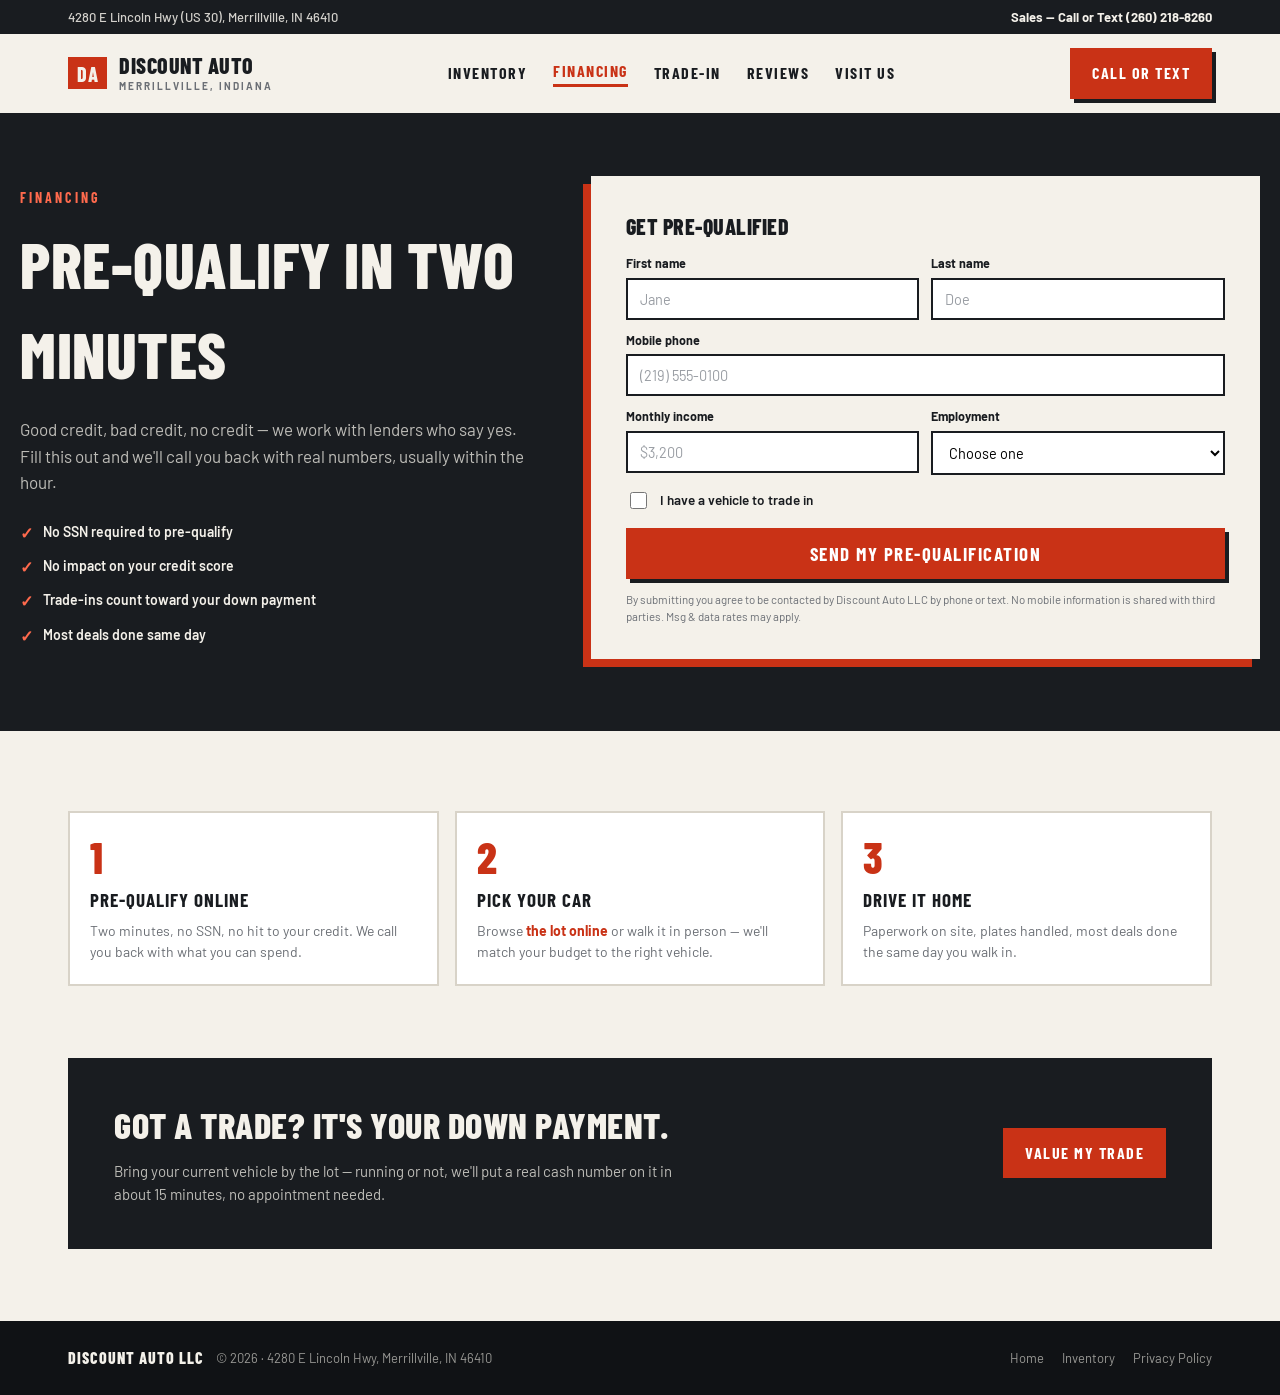
==== financing.html @ fc5f5830 "Discount Auto LLC website redesign — static rebuild from Claude Design mockup Translates the Mobile " ====
<!DOCTYPE html>
<html lang="en">
<head>
<meta charset="utf-8">
<title>Financing — Discount Auto LLC</title>
<meta name="viewport" content="width=device-width, initial-scale=1">
<meta name="description" content="Pre-qualify for financing in two minutes at Discount Auto LLC. No SSN required, no impact on your credit score.">
<link rel="preconnect" href="https://fonts.googleapis.com">
<link rel="preconnect" href="https://fonts.gstatic.com" crossorigin>
<link href="https://fonts.googleapis.com/css2?family=Barlow+Condensed:wght@500;600;700;800&family=Barlow:ital,wght@0,400;0,500;0,600;0,700;1,400&display=swap" rel="stylesheet">
<link rel="stylesheet" href="styles.css">
</head>
<body>

<div class="utility-bar">
  <div class="container">
    <div class="utility-left"><span class="addr">4280 E Lincoln Hwy (US 30), Merrillville, IN 46410</span></div>
    <div class="utility-right"><a href="tel:2602188260">Sales — Call or Text (260) 218-8260</a></div>
  </div>
</div>

<header class="site-header">
  <div class="container bar">
    <a href="index.html" class="brand">
      <div class="brand-badge">DA</div>
      <div>
        <div class="brand-name">Discount Auto</div>
        <div class="brand-sub">Merrillville, Indiana</div>
      </div>
    </a>
    <nav class="main-nav">
      <a href="inventory.html">Inventory</a>
      <a href="financing.html" class="active">Financing</a>
      <a href="#trade">Trade-In</a>
      <a href="index.html#reviews">Reviews</a>
      <a href="index.html#visit">Visit Us</a>
    </nav>
    <a href="tel:2602188260" class="btn btn-primary header-cta">Call or Text</a>
    <button class="hamburger" aria-label="Menu" aria-expanded="false">☰</button>
  </div>
</header>
<nav class="mobile-nav">
  <div class="container">
    <a href="inventory.html">Inventory</a>
    <a href="financing.html" class="active">Financing</a>
    <a href="#trade">Trade-In</a>
    <a href="index.html#reviews">Reviews</a>
    <a href="index.html#visit">Visit Us</a>
    <a href="tel:2602188260" class="btn btn-primary btn-block">Call or Text</a>
  </div>
</nav>

<main>
  <section class="section-dark fin-hero">
    <div class="container split">
      <div>
        <div class="eyebrow">Financing</div>
        <h1>Pre-qualify in two minutes</h1>
        <p class="lede">Good credit, bad credit, no credit — we work with lenders who say yes. Fill this out and we'll call you back with real numbers, usually within the hour.</p>
        <ul class="checklist">
          <li>No SSN required to pre-qualify</li>
          <li>No impact on your credit score</li>
          <li>Trade-ins count toward your down payment</li>
          <li>Most deals done same day</li>
        </ul>
      </div>

      <div class="form-card">
        <form id="prequal-form" class="form-fields" novalidate>
          <h3>Get pre-qualified</h3>
          <div class="field-grid two" style="margin-top:14px">
            <label class="field">First name
              <input type="text" placeholder="Jane" required>
            </label>
            <label class="field">Last name
              <input type="text" placeholder="Doe" required>
            </label>
          </div>
          <label class="field" style="margin-top:12px">Mobile phone
            <input type="tel" placeholder="(219) 555-0100" required>
          </label>
          <div class="field-grid two" style="margin-top:12px">
            <label class="field">Monthly income
              <input type="text" placeholder="$3,200" required>
            </label>
            <label class="field">Employment
              <select required>
                <option value="" selected disabled>Choose one</option>
                <option>Employed full-time</option>
                <option>Employed part-time</option>
                <option>Self-employed</option>
                <option>Retired / fixed income</option>
                <option>Other</option>
              </select>
            </label>
          </div>
          <label class="checkbox-line" style="margin-top:14px">
            <input type="checkbox">I have a vehicle to trade in
          </label>
          <button type="submit" class="btn btn-primary btn-block" style="margin-top:16px; font-size:19px">Send my pre-qualification</button>
          <div class="form-fine" style="margin-top:12px">By submitting you agree to be contacted by Discount Auto LLC by phone or text. No mobile information is shared with third parties. Msg &amp; data rates may apply.</div>
        </form>

        <div class="form-success" id="form-success">
          <div class="check">✓</div>
          <h3>You're in the queue</h3>
          <p>We'll call or text you back with real numbers — usually within the hour during business hours. Want to skip the wait? Call <a href="tel:2602188260">(260) 218-8260</a>.</p>
          <button type="button" class="btn btn-ghost" style="border-color:var(--ink)" id="reset-form">Back to form</button>
        </div>
      </div>
    </div>
  </section>

  <section class="section-pad">
    <div class="container">
      <div class="steps light">
        <div class="step">
          <div class="num">1</div>
          <div class="t">Pre-qualify online</div>
          <div class="d">Two minutes, no SSN, no hit to your credit. We call you back with what you can spend.</div>
        </div>
        <div class="step">
          <div class="num">2</div>
          <div class="t">Pick your car</div>
          <div class="d">Browse <a href="inventory.html">the lot online</a> or walk it in person — we'll match your budget to the right vehicle.</div>
        </div>
        <div class="step">
          <div class="num">3</div>
          <div class="t">Drive it home</div>
          <div class="d">Paperwork on site, plates handled, most deals done the same day you walk in.</div>
        </div>
      </div>
    </div>
  </section>

  <section id="trade" class="section-pad" style="padding-top:0">
    <div class="container">
      <div class="trade-banner">
        <div>
          <h2>Got a trade? It's your down payment.</h2>
          <p>Bring your current vehicle by the lot — running or not, we'll put a real cash number on it in about 15 minutes, no appointment needed.</p>
        </div>
        <a href="tel:2602188260" class="btn btn-primary">Value my trade</a>
      </div>
    </div>
  </section>
</main>

<footer class="site-footer">
  <div class="container">
    <div class="footer-brand">
      <strong>Discount Auto LLC</strong>
      <span>© 2026 · 4280 E Lincoln Hwy, Merrillville, IN 46410</span>
    </div>
    <div class="footer-links">
      <a href="index.html">Home</a>
      <a href="inventory.html">Inventory</a>
      <a href="#" onclick="return false">Privacy Policy</a>
    </div>
  </div>
</footer>

<script src="data.js"></script>
<script src="site.js"></script>
<script src="financing.js"></script>
</body>
</html>
---- styles.css ----
/* Discount Auto LLC — shared design system
   Palette + type pulled from the Claude Design mockup (Mobile Screens.dc.html
   and the four desktop pages). Mobile-first; desktop layout kicks in at 1000px. */

:root {
  --ink: #191c20;
  --paper: #f4f1ea;
  --paper-soft: #e6e2d8;
  --brick: #c93216;
  --brick-hover: #e04524;
  --brick-dark: #a02710;
  --accent: #ff6a4d;
  --muted: #6b6f75;
  --muted-2: #9a9ea4;
  --line: #d8d3c8;
  --footer-bg: #101215;
  --white: #ffffff;
  --container: 1240px;
}

* { box-sizing: border-box; }
html, body { margin: 0; padding: 0; background: var(--paper); }
body {
  font-family: 'Barlow', sans-serif;
  color: var(--ink);
  -webkit-font-smoothing: antialiased;
  line-height: 1.4;
}
h1, h2, h3, .display {
  font-family: 'Barlow Condensed', sans-serif;
  font-weight: 800;
  text-transform: uppercase;
  letter-spacing: .5px;
  margin: 0;
}
a { color: var(--brick); text-decoration: none; }
a:hover { color: var(--brick-dark); }
img { max-width: 100%; display: block; }
button { font-family: inherit; }

.container {
  max-width: var(--container);
  margin: 0 auto;
  padding: 0 20px;
}
@media (min-width: 1000px) {
  .container { padding: 0 48px; }
}

/* ---------- Utility bar + header ---------- */
.utility-bar {
  background: var(--ink);
  color: var(--paper);
  font-size: 13px;
  font-weight: 500;
}
.utility-bar .container {
  padding-top: 8px;
  padding-bottom: 8px;
  display: flex;
  align-items: center;
  justify-content: space-between;
  gap: 16px;
  flex-wrap: wrap;
}
.utility-bar .addr { opacity: .85; }
.utility-bar .open-dot {
  display: inline-flex; align-items: center; gap: 6px;
}
.utility-bar .open-dot::before {
  content: ''; width: 7px; height: 7px; border-radius: 50%; background: #4fbf67; display: inline-block;
}
.utility-bar a { color: var(--paper); font-weight: 700; }
.utility-bar a:hover { color: var(--accent); }
.utility-bar .sep { opacity: .35; }
.utility-left, .utility-right { display: flex; align-items: center; gap: 14px; flex-wrap: wrap; }

header.site-header {
  background: var(--paper);
  border-bottom: 3px solid var(--ink);
  position: sticky;
  top: 0;
  z-index: 40;
}
header.site-header .bar {
  padding-top: 14px;
  padding-bottom: 14px;
  display: flex;
  align-items: center;
  justify-content: space-between;
  gap: 20px;
}
.brand { display: flex; align-items: center; gap: 12px; color: var(--ink); }
.brand-badge {
  background: var(--brick); color: var(--paper);
  font-family: 'Barlow Condensed', sans-serif; font-weight: 800; font-size: 20px;
  line-height: 1; padding: 7px 9px 5px; letter-spacing: .5px;
}
.brand-name { font-family: 'Barlow Condensed', sans-serif; font-weight: 800; font-size: 22px; line-height: 1; letter-spacing: .5px; text-transform: uppercase; }
.brand-sub { font-size: 10px; font-weight: 700; letter-spacing: 2px; text-transform: uppercase; color: var(--muted); margin-top: 3px; }

nav.main-nav {
  display: none;
  align-items: center; gap: 26px;
  font-family: 'Barlow Condensed', sans-serif; font-weight: 700; font-size: 16px;
  letter-spacing: 1.5px; text-transform: uppercase;
}
nav.main-nav a { color: var(--ink); }
nav.main-nav a:hover, nav.main-nav a.active { color: var(--brick); }
nav.main-nav a.active { border-bottom: 3px solid var(--brick); padding-bottom: 2px; }

.btn {
  display: inline-flex; align-items: center; justify-content: center;
  font-family: 'Barlow Condensed', sans-serif; font-weight: 700;
  letter-spacing: 1.5px; text-transform: uppercase;
  border: 2px solid var(--ink);
  padding: 12px 20px;
  cursor: pointer;
  text-align: center;
}
.btn-primary { background: var(--brick); color: #fff; border-color: var(--brick); box-shadow: 4px 4px 0 var(--ink); }
.btn-primary:hover { background: var(--brick-hover); color: #fff; }
.btn-ghost { background: transparent; color: var(--ink); }
.btn-ghost:hover { background: var(--ink); color: var(--paper); }
.btn-ghost-light { background: transparent; color: var(--paper); border-color: rgba(244,241,234,.5); }
.btn-ghost-light:hover { border-color: var(--paper); color: #fff; }
.btn-block { width: 100%; }
.header-cta { display: none; }

.hamburger {
  display: flex; align-items: center; justify-content: center;
  width: 40px; height: 40px; border: 2px solid var(--ink); background: transparent;
  font-size: 20px; line-height: 1; cursor: pointer;
}
.mobile-nav {
  display: none;
  border-bottom: 3px solid var(--ink);
  background: var(--paper);
}
.mobile-nav.open { display: block; }
.mobile-nav .container { padding-top: 14px; padding-bottom: 18px; display: flex; flex-direction: column; gap: 4px; }
.mobile-nav a {
  color: var(--ink); font-family: 'Barlow Condensed', sans-serif; font-weight: 700;
  font-size: 20px; letter-spacing: 1px; text-transform: uppercase;
  padding: 10px 0; border-bottom: 1.5px solid var(--line);
}
.mobile-nav a.active { color: var(--brick); }
.mobile-nav .btn { margin-top: 12px; }

@media (min-width: 900px) {
  nav.main-nav { display: flex; }
  .header-cta { display: inline-flex; }
  .hamburger, .mobile-nav { display: none !important; }
}

/* ---------- Banner ---------- */
.banner {
  background: var(--brick); color: #fff; font-size: 13.5px; font-weight: 600;
}
.banner .container { padding-top: 9px; padding-bottom: 9px; display: flex; align-items: center; justify-content: center; gap: 10px; flex-wrap: wrap; text-align: center; }
.banner .tag {
  font-family: 'Barlow Condensed', sans-serif; font-weight: 800; letter-spacing: 2px; font-size: 13px;
  border: 1.5px solid rgba(255,255,255,.6); padding: 2px 8px; white-space: nowrap;
}

/* ---------- Hero ---------- */
.hero { background: var(--ink); color: var(--paper); overflow: hidden; }
.hero .container {
  padding-top: 48px; padding-bottom: 48px;
  display: grid; gap: 36px; align-items: center;
}
.eyebrow {
  font-family: 'Barlow Condensed', sans-serif; font-weight: 700; font-size: 14px;
  letter-spacing: 3px; text-transform: uppercase; color: var(--accent); margin-bottom: 14px;
}
.hero h1 { font-size: 52px; line-height: .95; margin-bottom: 20px; }
.hero h1 .accent { color: var(--accent); }
.hero p.lede { font-size: 16px; line-height: 1.55; color: rgba(244,241,234,.75); max-width: 480px; margin: 0 0 26px; }
.hero-ctas { display: flex; flex-direction: column; gap: 12px; margin-bottom: 28px; }
.hero-ctas .btn { font-size: 17px; }
.trust-list { display: flex; flex-wrap: wrap; gap: 10px 22px; font-size: 13.5px; font-weight: 600; color: rgba(244,241,234,.7); list-style: none; padding: 0; margin: 0; }
.trust-list li { display: flex; gap: 7px; align-items: center; }
.trust-list li::before { content: '✓'; color: var(--accent); }
.hero-media { position: relative; }
.hero-media .frame { position: relative; width: 100%; aspect-ratio: 4/3; border: 3px solid var(--paper); box-shadow: 8px 8px 0 var(--brick); }
.hero-media .tag-corner {
  position: absolute; top: -14px; right: -10px; background: var(--paper); color: var(--ink);
  font-family: 'Barlow Condensed', sans-serif; font-weight: 800; font-size: 14px; letter-spacing: 1.5px;
  text-transform: uppercase; padding: 8px 14px; transform: rotate(3deg); box-shadow: 4px 4px 0 rgba(0,0,0,.4);
}
@media (min-width: 900px) {
  .hero .container { grid-template-columns: minmax(0, 1.05fr) minmax(0, .95fr); gap: 60px; padding-top: 72px; padding-bottom: 80px; }
  .hero h1 { font-size: 88px; }
  .hero p.lede { font-size: 18px; }
  .hero-ctas { flex-direction: row; gap: 16px; }
  .hero-media .frame { box-shadow: 12px 12px 0 var(--brick); }
}

/* ---------- Photo placeholder ---------- */
.photo-slot {
  position: relative; width: 100%; height: 100%;
  background: repeating-linear-gradient(135deg, #efeade, #efeade 10px, #e9e3d5 10px, #e9e3d5 20px);
  border: 1.5px dashed #b9b3a4;
  display: flex; flex-direction: column; align-items: center; justify-content: center; gap: 8px;
  color: #8a8478; text-align: center; padding: 10px;
}
.photo-slot svg { opacity: .55; }
.photo-slot span { font-size: 12px; font-weight: 600; letter-spacing: .3px; }

/* ---------- Sections & headings ---------- */
section { background: var(--paper); }
.section-pad { padding: 44px 0; }
@media (min-width: 900px) { .section-pad { padding: 72px 0; } }
.section-head { display: flex; align-items: baseline; justify-content: space-between; gap: 16px; margin-bottom: 24px; flex-wrap: wrap; }
.section-head h2 { font-size: 30px; }
@media (min-width: 900px) { .section-head h2 { font-size: 44px; } }
.section-link { font-family: 'Barlow Condensed', sans-serif; font-weight: 700; font-size: 15px; letter-spacing: 1.5px; text-transform: uppercase; white-space: nowrap; }

/* ---------- Type grid (home) ---------- */
.type-grid { display: grid; grid-template-columns: repeat(2, minmax(0, 1fr)); gap: 14px; }
@media (min-width: 900px) { .type-grid { grid-template-columns: repeat(4, minmax(0, 1fr)); gap: 20px; } }
.type-card { display: block; border: 2.5px solid var(--ink); background: #fff; color: var(--ink); }
.type-card:hover { box-shadow: 6px 6px 0 var(--brick); color: var(--ink); }
.type-card .photo-slot { aspect-ratio: 4/3; }
.type-card .label { display: flex; justify-content: space-between; align-items: center; padding: 10px 14px; border-top: 2.5px solid var(--ink); font-family: 'Barlow Condensed', sans-serif; font-weight: 800; font-size: 16px; letter-spacing: 1.5px; text-transform: uppercase; }
.type-card .label span:last-child { color: var(--brick); }

/* ---------- Vehicle cards ---------- */
.veh-grid { display: grid; grid-template-columns: 1fr; gap: 18px; }
@media (min-width: 640px) { .veh-grid { grid-template-columns: repeat(2, minmax(0, 1fr)); } }
@media (min-width: 900px) { .veh-grid { grid-template-columns: repeat(3, minmax(0, 1fr)); gap: 22px; } }

.veh-card {
  background: #fff; border: 2.5px solid var(--ink); display: flex; flex-direction: column; color: var(--ink);
}
.veh-card:hover { box-shadow: 8px 8px 0 rgba(25,28,32,.15); color: var(--ink); }
.veh-card .media { position: relative; width: 100%; aspect-ratio: 4/3; border-bottom: 2.5px solid var(--ink); }
.badge {
  position: absolute; top: 10px; left: 0; background: var(--brick); color: #fff;
  font-family: 'Barlow Condensed', sans-serif; font-weight: 700; font-size: 13px; letter-spacing: 1.5px;
  text-transform: uppercase; padding: 4px 11px; pointer-events: none;
}
.veh-card .body { padding: 14px 16px 16px; display: flex; flex-direction: column; gap: 8px; flex: 1; }
.veh-card .title { font-family: 'Barlow Condensed', sans-serif; font-weight: 700; font-size: 20px; line-height: 1.1; text-transform: uppercase; }
.veh-card .meta { display: flex; gap: 10px; font-size: 12.5px; font-weight: 600; color: var(--muted); flex-wrap: wrap; }
.veh-card .foot { display: flex; align-items: center; justify-content: space-between; margin-top: auto; padding-top: 8px; border-top: 1.5px dashed var(--line); }
.veh-card .price { font-family: 'Barlow Condensed', sans-serif; font-weight: 800; font-size: 26px; color: var(--brick); }
.veh-card .details-link { font-family: 'Barlow Condensed', sans-serif; font-weight: 700; font-size: 14px; letter-spacing: 1.5px; text-transform: uppercase; border: 2px solid var(--ink); padding: 7px 12px; }
.veh-card:hover .details-link { background: var(--ink); color: var(--paper); }
.sample-tag {
  background: var(--ink); color: var(--paper); font-family: 'Barlow Condensed', sans-serif; font-weight: 700;
  font-size: 12px; letter-spacing: 1.5px; text-transform: uppercase; padding: 3px 9px; display: inline-block;
}

/* ---------- Dark section ---------- */
.section-dark { background: var(--ink); color: var(--paper); }
.section-dark .eyebrow { margin-bottom: 12px; }
.section-dark h2 { font-size: 32px; margin-bottom: 16px; }
@media (min-width: 900px) { .section-dark h2 { font-size: 50px; } }
.section-dark p.lede { color: rgba(244,241,234,.75); font-size: 16px; line-height: 1.55; max-width: 520px; margin: 0 0 26px; }
@media (min-width: 900px) { .section-dark p.lede { font-size: 17px; } }

.steps { display: grid; grid-template-columns: 1fr; gap: 16px; margin-top: 8px; }
@media (min-width: 700px) { .steps { grid-template-columns: repeat(3, minmax(0, 1fr)); } }
.step { border: 2px solid rgba(244,241,234,.25); padding: 22px 20px; }
.step .num { font-family: 'Barlow Condensed', sans-serif; font-weight: 800; font-size: 44px; color: var(--accent); line-height: 1; }
.step .t { font-family: 'Barlow Condensed', sans-serif; font-weight: 700; font-size: 19px; text-transform: uppercase; letter-spacing: 1px; margin: 8px 0 6px; }
.step .d { font-size: 14px; line-height: 1.5; color: rgba(244,241,234,.65); }
.steps.light .step { border-color: var(--line); background: #fff; }
.steps.light .step .num { color: var(--brick); }
.steps.light .step .d { color: var(--muted); }
.steps.light .step .d a { font-weight: 700; }

@media (min-width: 900px) {
  .split { display: grid; grid-template-columns: minmax(0, 1fr) minmax(0, 1.3fr); gap: 56px; align-items: center; }
  .split.rev { grid-template-columns: minmax(0, 1fr) minmax(0, 1fr); }
}

/* ---------- Reviews ---------- */
.review-grid { display: grid; grid-template-columns: 1fr; gap: 18px; }
@media (min-width: 900px) { .review-grid { grid-template-columns: repeat(3, minmax(0, 1fr)); gap: 24px; } }
.review-card { background: #fff; border: 2.5px solid var(--ink); padding: 24px; display: flex; flex-direction: column; gap: 12px; }
.stars { color: var(--brick); font-size: 16px; letter-spacing: 2px; }
.review-card p { margin: 0; font-size: 15px; line-height: 1.55; }
.review-card .who { font-family: 'Barlow Condensed', sans-serif; font-weight: 700; font-size: 15px; letter-spacing: 1px; text-transform: uppercase; margin-top: auto; }

/* ---------- Service / visit panel ---------- */
.panel { background: #fff; border: 2.5px solid var(--ink); }
@media (min-width: 900px) { .panel.split { grid-template-columns: minmax(0, 1fr) minmax(0, 1.4fr); align-items: stretch; } }
.panel .media { position: relative; min-height: 220px; aspect-ratio: 4/3; }
@media (min-width: 900px) { .panel .media { aspect-ratio: auto; border-right: 2.5px solid var(--ink); } }
.panel .content { padding: 28px 24px; display: flex; flex-direction: column; justify-content: center; gap: 12px; }
@media (min-width: 900px) { .panel .content { padding: 40px 44px; } }
.panel .content h2 { font-size: 28px; }
@media (min-width: 900px) { .panel .content h2 { font-size: 38px; } }
.panel .content p { margin: 0; font-size: 15px; line-height: 1.55; color: #4a4e54; }
.panel .content .ctas { display: flex; gap: 12px; margin-top: 8px; flex-wrap: wrap; }

.visit-grid { display: grid; gap: 32px; }
@media (min-width: 900px) { .visit-grid { grid-template-columns: minmax(0, 1fr) minmax(0, 1fr); align-items: center; } }

.hours-table { display: flex; flex-direction: column; border-top: 1.5px solid rgba(244,241,234,.2); max-width: 380px; margin: 20px 0 26px; }
.hours-row { display: flex; justify-content: space-between; padding: 9px 0; border-bottom: 1.5px solid rgba(244,241,234,.2); font-size: 14px; }
.hours-row .d { font-weight: 700; }
.hours-row .t { color: rgba(244,241,234,.75); }

/* ---------- Footer ---------- */
footer.site-footer { background: var(--footer-bg); color: rgba(244,241,234,.6); font-size: 13px; }
footer.site-footer .container { padding: 26px 20px; display: flex; flex-direction: column; gap: 14px; align-items: flex-start; }
@media (min-width: 900px) { footer.site-footer .container { flex-direction: row; align-items: center; justify-content: space-between; padding: 26px 48px; } }
.footer-brand { display: flex; align-items: center; gap: 12px; flex-wrap: wrap; }
.footer-brand strong { font-family: 'Barlow Condensed', sans-serif; font-weight: 800; font-size: 16px; letter-spacing: 1px; text-transform: uppercase; color: var(--paper); }
.footer-links { display: flex; gap: 18px; flex-wrap: wrap; }
.footer-links a { color: rgba(244,241,234,.6); }
.footer-links a:hover { color: var(--accent); }

/* ---------- Inventory page ---------- */
.inv-head { background: var(--ink); color: var(--paper); }
.inv-head .container { padding: 26px 20px; display: flex; align-items: baseline; justify-content: space-between; gap: 16px; flex-wrap: wrap; }
@media (min-width: 900px) { .inv-head .container { padding: 36px 48px; } }
.inv-head h1 { font-size: 38px; }
@media (min-width: 900px) { .inv-head h1 { font-size: 52px; } }
.inv-head .count { font-size: 14px; color: rgba(244,241,234,.7); font-weight: 600; }

.inv-layout { display: block; }
@media (min-width: 900px) { .inv-layout { display: grid; grid-template-columns: 250px minmax(0, 1fr); gap: 36px; align-items: start; } }

.filters { border: 2.5px solid var(--ink); background: #fff; padding: 20px; display: flex; flex-direction: column; gap: 22px; margin-bottom: 22px; }
@media (min-width: 900px) { .filters { position: sticky; top: 90px; margin-bottom: 0; } }
.filters .f-title { font-family: 'Barlow Condensed', sans-serif; font-weight: 800; font-size: 20px; letter-spacing: 1.5px; text-transform: uppercase; border-bottom: 2.5px solid var(--ink); padding-bottom: 9px; }
.filters .f-label { font-family: 'Barlow Condensed', sans-serif; font-weight: 700; font-size: 14px; letter-spacing: 1.5px; text-transform: uppercase; color: var(--muted); margin-bottom: 8px; }
.checkrow-group { display: flex; flex-direction: column; gap: 4px; }
.checkrow { display: flex; align-items: center; gap: 10px; font-size: 14.5px; font-weight: 600; cursor: pointer; padding: 5px 0; flex-wrap: wrap; }
.checkrow input { width: 17px; height: 17px; accent-color: var(--brick); flex-shrink: 0; }
.range-row input[type="range"] { width: 100%; accent-color: var(--brick); }
.range-value { font-family: 'Barlow Condensed', sans-serif; font-weight: 800; font-size: 20px; color: var(--brick); margin-top: 6px; }
.filters .fine-print { border-top: 1.5px dashed var(--line); padding-top: 14px; font-size: 13px; line-height: 1.5; color: var(--muted); }

.results-bar { display: flex; align-items: center; justify-content: space-between; gap: 16px; margin-bottom: 18px; flex-wrap: wrap; }
.results-count { font-size: 14px; font-weight: 600; color: var(--muted); }
.sort-select { display: flex; align-items: center; gap: 8px; font-size: 13.5px; font-weight: 600; }
.sort-select select { font-family: 'Barlow', sans-serif; font-size: 13.5px; font-weight: 600; padding: 8px 10px; border: 2px solid var(--ink); background: #fff; cursor: pointer; }
.empty-state { border: 2.5px dashed var(--ink); padding: 40px 20px; text-align: center; font-family: 'Barlow Condensed', sans-serif; font-weight: 700; font-size: 20px; text-transform: uppercase; letter-spacing: 1px; color: var(--muted); }

/* ---------- Vehicle detail page ---------- */
.breadcrumb { font-size: 13px; font-weight: 600; color: var(--muted); display: flex; gap: 8px; padding: 16px 0 0; flex-wrap: wrap; }
.detail-layout { display: block; padding: 20px 0 48px; }
@media (min-width: 1000px) { .detail-layout { display: grid; grid-template-columns: minmax(0, 1.3fr) minmax(0, 1fr); gap: 40px; align-items: start; padding: 24px 0 64px; } }

.main-photo { position: relative; width: 100%; aspect-ratio: 4/3; border: 3px solid var(--ink); box-shadow: 6px 6px 0 rgba(25,28,32,.12); margin-bottom: 12px; }
.thumb-row { display: grid; grid-template-columns: repeat(4, minmax(0, 1fr)); gap: 10px; margin-bottom: 24px; }
.thumb-row .photo-slot { aspect-ratio: 4/3; border-width: 1.5px; }

.specs h2 { font-size: 24px; margin-bottom: 14px; }
.spec-grid { display: grid; grid-template-columns: 1fr; gap: 0; border-top: 2px solid var(--ink); }
@media (min-width: 560px) { .spec-grid { grid-template-columns: minmax(0, 1fr) minmax(0, 1fr); gap: 0 32px; } }
.spec-row { display: flex; justify-content: space-between; padding: 10px 0; border-bottom: 1.5px solid var(--line); font-size: 14px; }
.spec-row .k { font-weight: 700; }

.buy-panel { display: flex; flex-direction: column; gap: 18px; margin-top: 28px; }
@media (min-width: 1000px) { .buy-panel { margin-top: 0; position: sticky; top: 90px; } }
.buy-panel h1 { font-size: 32px; margin-bottom: 8px; }
@media (min-width: 900px) { .buy-panel h1 { font-size: 40px; } }
.buy-meta { display: flex; gap: 10px; font-size: 13px; font-weight: 600; color: var(--muted); flex-wrap: wrap; }
.price-row { display: flex; align-items: baseline; gap: 12px; flex-wrap: wrap; }
.price-big { font-family: 'Barlow Condensed', sans-serif; font-weight: 800; font-size: 46px; color: var(--brick); line-height: 1; }
@media (min-width: 900px) { .price-big { font-size: 52px; } }
.carfax-link { font-size: 13px; font-weight: 700; border: 2px solid var(--ink); color: var(--ink); padding: 6px 11px; }
.carfax-link:hover { background: var(--ink); color: var(--paper); }

.calc { border: 2.5px solid var(--ink); background: #fff; padding: 20px; }
.calc .title { font-family: 'Barlow Condensed', sans-serif; font-weight: 800; font-size: 18px; letter-spacing: 1.5px; text-transform: uppercase; margin-bottom: 14px; }
.calc-row { display: flex; justify-content: space-between; font-size: 13.5px; font-weight: 600; margin-bottom: 6px; }
.calc-row .v { color: var(--brick); font-weight: 700; }
.calc input[type="range"] { width: 100%; accent-color: var(--brick); margin-bottom: 12px; }
.term-row { display: flex; align-items: center; gap: 10px; margin-bottom: 12px; flex-wrap: wrap; }
.term-btn {
  font-family: 'Barlow Condensed', sans-serif; font-weight: 700; font-size: 14px; letter-spacing: 1px;
  padding: 7px 13px; cursor: pointer; border: 2px solid var(--ink); background: #fff; color: var(--ink);
}
.term-btn.active { background: var(--ink); color: var(--paper); }
.monthly-row { border-top: 1.5px dashed var(--line); padding-top: 12px; display: flex; align-items: baseline; justify-content: space-between; }
.monthly-row .label { font-size: 13.5px; font-weight: 600; }
.monthly-row .amt { font-family: 'Barlow Condensed', sans-serif; font-weight: 800; font-size: 34px; color: var(--brick); }
.monthly-row .amt small { font-size: 15px; color: var(--ink); font-weight: 600; }
.calc .disclaimer { font-size: 11.5px; color: var(--muted); line-height: 1.45; margin-top: 10px; }

.similar { background: var(--ink); color: var(--paper); }
.similar h2 { font-size: 28px; margin-bottom: 20px; }
@media (min-width: 900px) { .similar h2 { font-size: 34px; } }
.similar .veh-card { background: var(--paper); border-color: var(--paper); }
.similar .veh-card:hover { box-shadow: 6px 6px 0 var(--brick); }

/* ---------- Financing page ---------- */
.fin-hero .split { padding: 40px 0 44px; }
@media (min-width: 900px) { .fin-hero .split { padding: 60px 0 72px; gap: 56px; } }
.fin-hero h1 { font-size: 42px; margin-bottom: 18px; }
@media (min-width: 900px) { .fin-hero h1 { font-size: 64px; } }
.checklist { display: flex; flex-direction: column; gap: 12px; font-size: 14px; font-weight: 600; list-style: none; padding: 0; margin: 0; }
.checklist li { display: flex; gap: 10px; align-items: flex-start; }
.checklist li::before { content: '✓'; color: var(--accent); font-size: 16px; flex-shrink: 0; }

.form-card { background: var(--paper); color: var(--ink); border: 3px solid var(--paper); box-shadow: -8px 8px 0 var(--brick); padding: 24px; margin-top: 8px; }
@media (min-width: 900px) { .form-card { padding: 32px; margin-top: 0; } }
.form-card h3 { font-size: 22px; margin-bottom: 4px; }
.field-grid { display: grid; grid-template-columns: 1fr; gap: 12px; }
@media (min-width: 500px) { .field-grid.two { grid-template-columns: minmax(0, 1fr) minmax(0, 1fr); } }
.field { display: flex; flex-direction: column; gap: 5px; font-size: 12.5px; font-weight: 700; }
.field input, .field select {
  font-family: 'Barlow', sans-serif; font-size: 14.5px; padding: 10px 12px; border: 2px solid var(--ink); background: #fff;
}
.field input::placeholder { color: var(--muted-2); }
.checkbox-line { display: flex; align-items: center; gap: 10px; font-size: 13.5px; font-weight: 600; cursor: pointer; }
.checkbox-line input { width: 17px; height: 17px; accent-color: var(--brick); flex-shrink: 0; }
.form-fine { font-size: 11.5px; color: var(--muted); line-height: 1.45; }
.form-success { display: none; flex-direction: column; gap: 14px; align-items: flex-start; padding: 12px 0 20px; }
.form-success.show { display: flex; }
.form-fields.hide { display: none; }
.form-success .check { font-size: 40px; color: var(--brick); }
.form-success h3 { font-size: 24px; }
.form-success p { margin: 0; font-size: 15px; line-height: 1.55; color: #4a4e54; }

.trade-banner {
  border: 2.5px solid var(--ink); background: var(--ink); color: var(--paper);
  padding: 30px 22px; display: flex; flex-direction: column; gap: 20px;
}
@media (min-width: 800px) { .trade-banner { flex-direction: row; align-items: center; justify-content: space-between; padding: 40px 44px; } }
.trade-banner h2 { font-size: 28px; margin-bottom: 10px; }
@media (min-width: 900px) { .trade-banner h2 { font-size: 36px; } }
.trade-banner p { margin: 0; font-size: 15px; line-height: 1.55; color: rgba(244,241,234,.75); max-width: 560px; }
.trade-banner .btn { white-space: nowrap; }
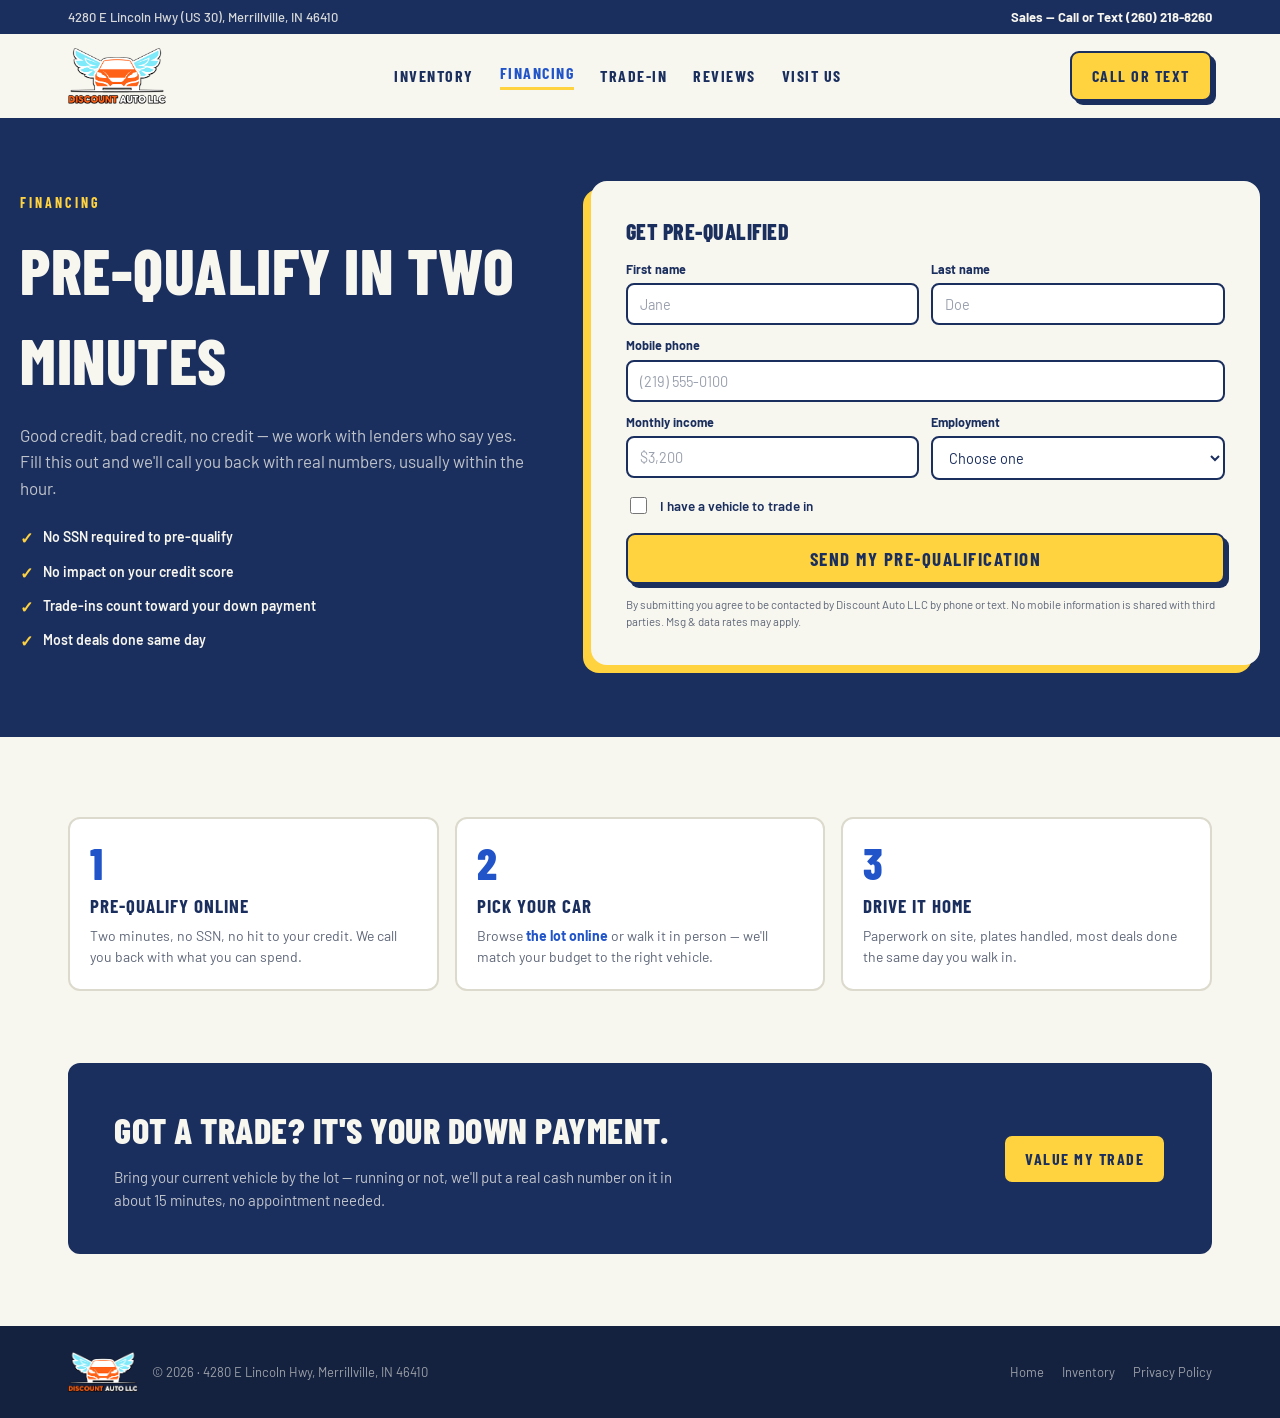
==== commit 5fc10efe: "Warmer navy/yellow theme and the real Discount Auto logo Replaces the red/black scheme with deep nav" ====
--- a/financing.html
+++ b/financing.html
@@ -8,6 +8,7 @@
 <link rel="preconnect" href="https://fonts.googleapis.com">
 <link rel="preconnect" href="https://fonts.gstatic.com" crossorigin>
 <link href="https://fonts.googleapis.com/css2?family=Barlow+Condensed:wght@500;600;700;800&family=Barlow:ital,wght@0,400;0,500;0,600;0,700;1,400&display=swap" rel="stylesheet">
+<link rel="icon" type="image/png" href="assets/logo.png">
 <link rel="stylesheet" href="styles.css">
 </head>
 <body>
@@ -22,11 +23,7 @@
 <header class="site-header">
   <div class="container bar">
     <a href="index.html" class="brand">
-      <div class="brand-badge">DA</div>
-      <div>
-        <div class="brand-name">Discount Auto</div>
-        <div class="brand-sub">Merrillville, Indiana</div>
-      </div>
+      <img src="assets/logo.png" alt="Discount Auto LLC — used cars in Merrillville, Indiana" class="brand-logo">
     </a>
     <nav class="main-nav">
       <a href="inventory.html">Inventory</a>
@@ -149,7 +146,7 @@
 <footer class="site-footer">
   <div class="container">
     <div class="footer-brand">
-      <strong>Discount Auto LLC</strong>
+      <img src="assets/logo.png" alt="Discount Auto LLC" class="footer-logo">
       <span>© 2026 · 4280 E Lincoln Hwy, Merrillville, IN 46410</span>
     </div>
     <div class="footer-links">
--- a/styles.css
+++ b/styles.css
@@ -1,21 +1,26 @@
 /* Discount Auto LLC — shared design system
-   Palette + type pulled from the Claude Design mockup (Mobile Screens.dc.html
-   and the four desktop pages). Mobile-first; desktop layout kicks in at 1000px. */
+   Friendly navy/yellow theme: deep navy for trust, sunny yellow for the
+   "deal sticker" energy of a car lot, soft ivory paper, rounded corners.
+   One hard rule: yellow surfaces always carry navy text — never white.
+   Mobile-first; desktop layout kicks in at 900–1000px. */
 
 :root {
-  --ink: #191c20;
-  --paper: #f4f1ea;
-  --paper-soft: #e6e2d8;
-  --brick: #c93216;
-  --brick-hover: #e04524;
-  --brick-dark: #a02710;
-  --accent: #ff6a4d;
-  --muted: #6b6f75;
-  --muted-2: #9a9ea4;
-  --line: #d8d3c8;
-  --footer-bg: #101215;
+  --ink: #1b2f5e;         /* deep navy — text, borders, dark sections */
+  --paper: #f7f6ef;       /* soft ivory */
+  --paper-soft: #eceadf;
+  --sun: #ffd23f;         /* primary accent — CTAs, badges, price stickers */
+  --sun-deep: #f0c020;    /* hover state for yellow */
+  --blue: #2054c8;        /* links, numbers, interactive bits */
+  --blue-deep: #163d92;
+  --accent: #ffd23f;      /* accent used on dark backgrounds */
+  --muted: #5e6678;
+  --muted-2: #9aa0ad;
+  --line: #dcdacd;
+  --footer-bg: #14213f;
   --white: #ffffff;
   --container: 1240px;
+  --r: 12px;              /* card corner radius */
+  --r-btn: 9px;           /* button corner radius */
 }
 
 * { box-sizing: border-box; }
@@ -33,8 +38,8 @@
   letter-spacing: .5px;
   margin: 0;
 }
-a { color: var(--brick); text-decoration: none; }
-a:hover { color: var(--brick-dark); }
+a { color: var(--blue); text-decoration: none; }
+a:hover { color: var(--blue-deep); }
 img { max-width: 100%; display: block; }
 button { font-family: inherit; }
 
@@ -68,7 +73,7 @@
   display: inline-flex; align-items: center; gap: 6px;
 }
 .utility-bar .open-dot::before {
-  content: ''; width: 7px; height: 7px; border-radius: 50%; background: #4fbf67; display: inline-block;
+  content: ''; width: 7px; height: 7px; border-radius: 50%; background: #37b76a; display: inline-block;
 }
 .utility-bar a { color: var(--paper); font-weight: 700; }
 .utility-bar a:hover { color: var(--accent); }
@@ -90,14 +95,9 @@
   justify-content: space-between;
   gap: 20px;
 }
-.brand { display: flex; align-items: center; gap: 12px; color: var(--ink); }
-.brand-badge {
-  background: var(--brick); color: var(--paper);
-  font-family: 'Barlow Condensed', sans-serif; font-weight: 800; font-size: 20px;
-  line-height: 1; padding: 7px 9px 5px; letter-spacing: .5px;
-}
-.brand-name { font-family: 'Barlow Condensed', sans-serif; font-weight: 800; font-size: 22px; line-height: 1; letter-spacing: .5px; text-transform: uppercase; }
-.brand-sub { font-size: 10px; font-weight: 700; letter-spacing: 2px; text-transform: uppercase; color: var(--muted); margin-top: 3px; }
+.brand { display: flex; align-items: center; gap: 12px; color: var(--ink); flex-shrink: 0; }
+.brand-logo { height: 46px; width: auto; }
+@media (min-width: 900px) { .brand-logo { height: 56px; } }
 
 nav.main-nav {
   display: none;
@@ -106,8 +106,8 @@
   letter-spacing: 1.5px; text-transform: uppercase;
 }
 nav.main-nav a { color: var(--ink); }
-nav.main-nav a:hover, nav.main-nav a.active { color: var(--brick); }
-nav.main-nav a.active { border-bottom: 3px solid var(--brick); padding-bottom: 2px; }
+nav.main-nav a:hover, nav.main-nav a.active { color: var(--blue); }
+nav.main-nav a.active { border-bottom: 3px solid var(--sun); padding-bottom: 2px; }
 
 .btn {
   display: inline-flex; align-items: center; justify-content: center;
@@ -117,12 +117,13 @@
   padding: 12px 20px;
   cursor: pointer;
   text-align: center;
-}
-.btn-primary { background: var(--brick); color: #fff; border-color: var(--brick); box-shadow: 4px 4px 0 var(--ink); }
-.btn-primary:hover { background: var(--brick-hover); color: #fff; }
+  border-radius: var(--r-btn);
+}
+.btn-primary { background: var(--sun); color: var(--ink); border-color: var(--ink); box-shadow: 4px 4px 0 var(--ink); }
+.btn-primary:hover { background: var(--sun-deep); color: var(--ink); }
 .btn-ghost { background: transparent; color: var(--ink); }
 .btn-ghost:hover { background: var(--ink); color: var(--paper); }
-.btn-ghost-light { background: transparent; color: var(--paper); border-color: rgba(244,241,234,.5); }
+.btn-ghost-light { background: transparent; color: var(--paper); border-color: rgba(247,246,239,.5); }
 .btn-ghost-light:hover { border-color: var(--paper); color: #fff; }
 .btn-block { width: 100%; }
 .header-cta { display: none; }
@@ -131,6 +132,7 @@
   display: flex; align-items: center; justify-content: center;
   width: 40px; height: 40px; border: 2px solid var(--ink); background: transparent;
   font-size: 20px; line-height: 1; cursor: pointer;
+  border-radius: 8px; color: var(--ink);
 }
 .mobile-nav {
   display: none;
@@ -144,7 +146,7 @@
   font-size: 20px; letter-spacing: 1px; text-transform: uppercase;
   padding: 10px 0; border-bottom: 1.5px solid var(--line);
 }
-.mobile-nav a.active { color: var(--brick); }
+.mobile-nav a.active { color: var(--blue); }
 .mobile-nav .btn { margin-top: 12px; }
 
 @media (min-width: 900px) {
@@ -155,12 +157,13 @@
 
 /* ---------- Banner ---------- */
 .banner {
-  background: var(--brick); color: #fff; font-size: 13.5px; font-weight: 600;
+  background: var(--sun); color: var(--ink); font-size: 13.5px; font-weight: 600;
 }
 .banner .container { padding-top: 9px; padding-bottom: 9px; display: flex; align-items: center; justify-content: center; gap: 10px; flex-wrap: wrap; text-align: center; }
 .banner .tag {
   font-family: 'Barlow Condensed', sans-serif; font-weight: 800; letter-spacing: 2px; font-size: 13px;
-  border: 1.5px solid rgba(255,255,255,.6); padding: 2px 8px; white-space: nowrap;
+  border: 1.5px solid rgba(27,47,94,.5); padding: 2px 8px; white-space: nowrap;
+  border-radius: 5px;
 }
 
 /* ---------- Hero ---------- */
@@ -175,34 +178,35 @@
 }
 .hero h1 { font-size: 52px; line-height: .95; margin-bottom: 20px; }
 .hero h1 .accent { color: var(--accent); }
-.hero p.lede { font-size: 16px; line-height: 1.55; color: rgba(244,241,234,.75); max-width: 480px; margin: 0 0 26px; }
+.hero p.lede { font-size: 16px; line-height: 1.55; color: rgba(247,246,239,.75); max-width: 480px; margin: 0 0 26px; }
 .hero-ctas { display: flex; flex-direction: column; gap: 12px; margin-bottom: 28px; }
 .hero-ctas .btn { font-size: 17px; }
-.trust-list { display: flex; flex-wrap: wrap; gap: 10px 22px; font-size: 13.5px; font-weight: 600; color: rgba(244,241,234,.7); list-style: none; padding: 0; margin: 0; }
+.trust-list { display: flex; flex-wrap: wrap; gap: 10px 22px; font-size: 13.5px; font-weight: 600; color: rgba(247,246,239,.7); list-style: none; padding: 0; margin: 0; }
 .trust-list li { display: flex; gap: 7px; align-items: center; }
 .trust-list li::before { content: '✓'; color: var(--accent); }
 .hero-media { position: relative; }
-.hero-media .frame { position: relative; width: 100%; aspect-ratio: 4/3; border: 3px solid var(--paper); box-shadow: 8px 8px 0 var(--brick); }
+.hero-media .frame { position: relative; width: 100%; aspect-ratio: 4/3; border: 3px solid var(--paper); box-shadow: 8px 8px 0 var(--sun); border-radius: 14px; overflow: hidden; }
 .hero-media .tag-corner {
-  position: absolute; top: -14px; right: -10px; background: var(--paper); color: var(--ink);
+  position: absolute; top: -14px; right: -10px; background: var(--sun); color: var(--ink);
   font-family: 'Barlow Condensed', sans-serif; font-weight: 800; font-size: 14px; letter-spacing: 1.5px;
-  text-transform: uppercase; padding: 8px 14px; transform: rotate(3deg); box-shadow: 4px 4px 0 rgba(0,0,0,.4);
+  text-transform: uppercase; padding: 8px 14px; transform: rotate(3deg); box-shadow: 4px 4px 0 rgba(20,35,71,.35);
+  border-radius: 6px;
 }
 @media (min-width: 900px) {
   .hero .container { grid-template-columns: minmax(0, 1.05fr) minmax(0, .95fr); gap: 60px; padding-top: 72px; padding-bottom: 80px; }
   .hero h1 { font-size: 88px; }
   .hero p.lede { font-size: 18px; }
   .hero-ctas { flex-direction: row; gap: 16px; }
-  .hero-media .frame { box-shadow: 12px 12px 0 var(--brick); }
+  .hero-media .frame { box-shadow: 12px 12px 0 var(--sun); }
 }
 
 /* ---------- Photo placeholder ---------- */
 .photo-slot {
   position: relative; width: 100%; height: 100%;
-  background: repeating-linear-gradient(135deg, #efeade, #efeade 10px, #e9e3d5 10px, #e9e3d5 20px);
-  border: 1.5px dashed #b9b3a4;
+  background: repeating-linear-gradient(135deg, #edecdf, #edecdf 10px, #e7e5d6 10px, #e7e5d6 20px);
+  border: 1.5px dashed #b7b4a5;
   display: flex; flex-direction: column; align-items: center; justify-content: center; gap: 8px;
-  color: #8a8478; text-align: center; padding: 10px;
+  color: #85837b; text-align: center; padding: 10px;
 }
 .photo-slot svg { opacity: .55; }
 .photo-slot span { font-size: 12px; font-weight: 600; letter-spacing: .3px; }
@@ -219,11 +223,11 @@
 /* ---------- Type grid (home) ---------- */
 .type-grid { display: grid; grid-template-columns: repeat(2, minmax(0, 1fr)); gap: 14px; }
 @media (min-width: 900px) { .type-grid { grid-template-columns: repeat(4, minmax(0, 1fr)); gap: 20px; } }
-.type-card { display: block; border: 2.5px solid var(--ink); background: #fff; color: var(--ink); }
-.type-card:hover { box-shadow: 6px 6px 0 var(--brick); color: var(--ink); }
+.type-card { display: block; border: 2.5px solid var(--ink); background: #fff; color: var(--ink); border-radius: var(--r); overflow: hidden; }
+.type-card:hover { box-shadow: 6px 6px 0 var(--sun); color: var(--ink); }
 .type-card .photo-slot { aspect-ratio: 4/3; }
 .type-card .label { display: flex; justify-content: space-between; align-items: center; padding: 10px 14px; border-top: 2.5px solid var(--ink); font-family: 'Barlow Condensed', sans-serif; font-weight: 800; font-size: 16px; letter-spacing: 1.5px; text-transform: uppercase; }
-.type-card .label span:last-child { color: var(--brick); }
+.type-card .label span:last-child { color: var(--blue); }
 
 /* ---------- Vehicle cards ---------- */
 .veh-grid { display: grid; grid-template-columns: 1fr; gap: 18px; }
@@ -232,24 +236,27 @@
 
 .veh-card {
   background: #fff; border: 2.5px solid var(--ink); display: flex; flex-direction: column; color: var(--ink);
-}
-.veh-card:hover { box-shadow: 8px 8px 0 rgba(25,28,32,.15); color: var(--ink); }
+  border-radius: var(--r); overflow: hidden;
+}
+.veh-card:hover { box-shadow: 8px 8px 0 rgba(27,47,94,.14); color: var(--ink); }
 .veh-card .media { position: relative; width: 100%; aspect-ratio: 4/3; border-bottom: 2.5px solid var(--ink); }
 .badge {
-  position: absolute; top: 10px; left: 0; background: var(--brick); color: #fff;
+  position: absolute; top: 10px; left: 0; background: var(--sun); color: var(--ink);
   font-family: 'Barlow Condensed', sans-serif; font-weight: 700; font-size: 13px; letter-spacing: 1.5px;
   text-transform: uppercase; padding: 4px 11px; pointer-events: none;
+  border-radius: 0 6px 6px 0;
 }
 .veh-card .body { padding: 14px 16px 16px; display: flex; flex-direction: column; gap: 8px; flex: 1; }
 .veh-card .title { font-family: 'Barlow Condensed', sans-serif; font-weight: 700; font-size: 20px; line-height: 1.1; text-transform: uppercase; }
 .veh-card .meta { display: flex; gap: 10px; font-size: 12.5px; font-weight: 600; color: var(--muted); flex-wrap: wrap; }
 .veh-card .foot { display: flex; align-items: center; justify-content: space-between; margin-top: auto; padding-top: 8px; border-top: 1.5px dashed var(--line); }
-.veh-card .price { font-family: 'Barlow Condensed', sans-serif; font-weight: 800; font-size: 26px; color: var(--brick); }
-.veh-card .details-link { font-family: 'Barlow Condensed', sans-serif; font-weight: 700; font-size: 14px; letter-spacing: 1.5px; text-transform: uppercase; border: 2px solid var(--ink); padding: 7px 12px; }
+.veh-card .price { font-family: 'Barlow Condensed', sans-serif; font-weight: 800; font-size: 26px; color: var(--blue); }
+.veh-card .details-link { font-family: 'Barlow Condensed', sans-serif; font-weight: 700; font-size: 14px; letter-spacing: 1.5px; text-transform: uppercase; border: 2px solid var(--ink); padding: 7px 12px; border-radius: 7px; }
 .veh-card:hover .details-link { background: var(--ink); color: var(--paper); }
 .sample-tag {
   background: var(--ink); color: var(--paper); font-family: 'Barlow Condensed', sans-serif; font-weight: 700;
   font-size: 12px; letter-spacing: 1.5px; text-transform: uppercase; padding: 3px 9px; display: inline-block;
+  border-radius: 5px;
 }
 
 /* ---------- Dark section ---------- */
@@ -257,17 +264,17 @@
 .section-dark .eyebrow { margin-bottom: 12px; }
 .section-dark h2 { font-size: 32px; margin-bottom: 16px; }
 @media (min-width: 900px) { .section-dark h2 { font-size: 50px; } }
-.section-dark p.lede { color: rgba(244,241,234,.75); font-size: 16px; line-height: 1.55; max-width: 520px; margin: 0 0 26px; }
+.section-dark p.lede { color: rgba(247,246,239,.75); font-size: 16px; line-height: 1.55; max-width: 520px; margin: 0 0 26px; }
 @media (min-width: 900px) { .section-dark p.lede { font-size: 17px; } }
 
 .steps { display: grid; grid-template-columns: 1fr; gap: 16px; margin-top: 8px; }
 @media (min-width: 700px) { .steps { grid-template-columns: repeat(3, minmax(0, 1fr)); } }
-.step { border: 2px solid rgba(244,241,234,.25); padding: 22px 20px; }
+.step { border: 2px solid rgba(247,246,239,.25); padding: 22px 20px; border-radius: var(--r); }
 .step .num { font-family: 'Barlow Condensed', sans-serif; font-weight: 800; font-size: 44px; color: var(--accent); line-height: 1; }
 .step .t { font-family: 'Barlow Condensed', sans-serif; font-weight: 700; font-size: 19px; text-transform: uppercase; letter-spacing: 1px; margin: 8px 0 6px; }
-.step .d { font-size: 14px; line-height: 1.5; color: rgba(244,241,234,.65); }
+.step .d { font-size: 14px; line-height: 1.5; color: rgba(247,246,239,.65); }
 .steps.light .step { border-color: var(--line); background: #fff; }
-.steps.light .step .num { color: var(--brick); }
+.steps.light .step .num { color: var(--blue); }
 .steps.light .step .d { color: var(--muted); }
 .steps.light .step .d a { font-weight: 700; }
 
@@ -279,13 +286,13 @@
 /* ---------- Reviews ---------- */
 .review-grid { display: grid; grid-template-columns: 1fr; gap: 18px; }
 @media (min-width: 900px) { .review-grid { grid-template-columns: repeat(3, minmax(0, 1fr)); gap: 24px; } }
-.review-card { background: #fff; border: 2.5px solid var(--ink); padding: 24px; display: flex; flex-direction: column; gap: 12px; }
-.stars { color: var(--brick); font-size: 16px; letter-spacing: 2px; }
+.review-card { background: #fff; border: 2.5px solid var(--ink); padding: 24px; display: flex; flex-direction: column; gap: 12px; border-radius: var(--r); }
+.stars { color: #efa90f; font-size: 16px; letter-spacing: 2px; }
 .review-card p { margin: 0; font-size: 15px; line-height: 1.55; }
 .review-card .who { font-family: 'Barlow Condensed', sans-serif; font-weight: 700; font-size: 15px; letter-spacing: 1px; text-transform: uppercase; margin-top: auto; }
 
 /* ---------- Service / visit panel ---------- */
-.panel { background: #fff; border: 2.5px solid var(--ink); }
+.panel { background: #fff; border: 2.5px solid var(--ink); border-radius: var(--r); overflow: hidden; }
 @media (min-width: 900px) { .panel.split { grid-template-columns: minmax(0, 1fr) minmax(0, 1.4fr); align-items: stretch; } }
 .panel .media { position: relative; min-height: 220px; aspect-ratio: 4/3; }
 @media (min-width: 900px) { .panel .media { aspect-ratio: auto; border-right: 2.5px solid var(--ink); } }
@@ -293,25 +300,25 @@
 @media (min-width: 900px) { .panel .content { padding: 40px 44px; } }
 .panel .content h2 { font-size: 28px; }
 @media (min-width: 900px) { .panel .content h2 { font-size: 38px; } }
-.panel .content p { margin: 0; font-size: 15px; line-height: 1.55; color: #4a4e54; }
+.panel .content p { margin: 0; font-size: 15px; line-height: 1.55; color: #4c556b; }
 .panel .content .ctas { display: flex; gap: 12px; margin-top: 8px; flex-wrap: wrap; }
 
 .visit-grid { display: grid; gap: 32px; }
 @media (min-width: 900px) { .visit-grid { grid-template-columns: minmax(0, 1fr) minmax(0, 1fr); align-items: center; } }
 
-.hours-table { display: flex; flex-direction: column; border-top: 1.5px solid rgba(244,241,234,.2); max-width: 380px; margin: 20px 0 26px; }
-.hours-row { display: flex; justify-content: space-between; padding: 9px 0; border-bottom: 1.5px solid rgba(244,241,234,.2); font-size: 14px; }
+.hours-table { display: flex; flex-direction: column; border-top: 1.5px solid rgba(247,246,239,.2); max-width: 380px; margin: 20px 0 26px; }
+.hours-row { display: flex; justify-content: space-between; padding: 9px 0; border-bottom: 1.5px solid rgba(247,246,239,.2); font-size: 14px; }
 .hours-row .d { font-weight: 700; }
-.hours-row .t { color: rgba(244,241,234,.75); }
+.hours-row .t { color: rgba(247,246,239,.75); }
 
 /* ---------- Footer ---------- */
-footer.site-footer { background: var(--footer-bg); color: rgba(244,241,234,.6); font-size: 13px; }
+footer.site-footer { background: var(--footer-bg); color: rgba(247,246,239,.6); font-size: 13px; }
 footer.site-footer .container { padding: 26px 20px; display: flex; flex-direction: column; gap: 14px; align-items: flex-start; }
 @media (min-width: 900px) { footer.site-footer .container { flex-direction: row; align-items: center; justify-content: space-between; padding: 26px 48px; } }
-.footer-brand { display: flex; align-items: center; gap: 12px; flex-wrap: wrap; }
-.footer-brand strong { font-family: 'Barlow Condensed', sans-serif; font-weight: 800; font-size: 16px; letter-spacing: 1px; text-transform: uppercase; color: var(--paper); }
+.footer-brand { display: flex; align-items: center; gap: 14px; flex-wrap: wrap; }
+.footer-logo { height: 40px; width: auto; }
 .footer-links { display: flex; gap: 18px; flex-wrap: wrap; }
-.footer-links a { color: rgba(244,241,234,.6); }
+.footer-links a { color: rgba(247,246,239,.6); }
 .footer-links a:hover { color: var(--accent); }
 
 /* ---------- Inventory page ---------- */
@@ -320,36 +327,36 @@
 @media (min-width: 900px) { .inv-head .container { padding: 36px 48px; } }
 .inv-head h1 { font-size: 38px; }
 @media (min-width: 900px) { .inv-head h1 { font-size: 52px; } }
-.inv-head .count { font-size: 14px; color: rgba(244,241,234,.7); font-weight: 600; }
+.inv-head .count { font-size: 14px; color: rgba(247,246,239,.7); font-weight: 600; }
 
 .inv-layout { display: block; }
 @media (min-width: 900px) { .inv-layout { display: grid; grid-template-columns: 250px minmax(0, 1fr); gap: 36px; align-items: start; } }
 
-.filters { border: 2.5px solid var(--ink); background: #fff; padding: 20px; display: flex; flex-direction: column; gap: 22px; margin-bottom: 22px; }
+.filters { border: 2.5px solid var(--ink); background: #fff; padding: 20px; display: flex; flex-direction: column; gap: 22px; margin-bottom: 22px; border-radius: var(--r); }
 @media (min-width: 900px) { .filters { position: sticky; top: 90px; margin-bottom: 0; } }
 .filters .f-title { font-family: 'Barlow Condensed', sans-serif; font-weight: 800; font-size: 20px; letter-spacing: 1.5px; text-transform: uppercase; border-bottom: 2.5px solid var(--ink); padding-bottom: 9px; }
 .filters .f-label { font-family: 'Barlow Condensed', sans-serif; font-weight: 700; font-size: 14px; letter-spacing: 1.5px; text-transform: uppercase; color: var(--muted); margin-bottom: 8px; }
 .checkrow-group { display: flex; flex-direction: column; gap: 4px; }
 .checkrow { display: flex; align-items: center; gap: 10px; font-size: 14.5px; font-weight: 600; cursor: pointer; padding: 5px 0; flex-wrap: wrap; }
-.checkrow input { width: 17px; height: 17px; accent-color: var(--brick); flex-shrink: 0; }
-.range-row input[type="range"] { width: 100%; accent-color: var(--brick); }
-.range-value { font-family: 'Barlow Condensed', sans-serif; font-weight: 800; font-size: 20px; color: var(--brick); margin-top: 6px; }
+.checkrow input { width: 17px; height: 17px; accent-color: var(--blue); flex-shrink: 0; }
+.range-row input[type="range"] { width: 100%; accent-color: var(--blue); }
+.range-value { font-family: 'Barlow Condensed', sans-serif; font-weight: 800; font-size: 20px; color: var(--blue); margin-top: 6px; }
 .filters .fine-print { border-top: 1.5px dashed var(--line); padding-top: 14px; font-size: 13px; line-height: 1.5; color: var(--muted); }
 
 .results-bar { display: flex; align-items: center; justify-content: space-between; gap: 16px; margin-bottom: 18px; flex-wrap: wrap; }
 .results-count { font-size: 14px; font-weight: 600; color: var(--muted); }
 .sort-select { display: flex; align-items: center; gap: 8px; font-size: 13.5px; font-weight: 600; }
-.sort-select select { font-family: 'Barlow', sans-serif; font-size: 13.5px; font-weight: 600; padding: 8px 10px; border: 2px solid var(--ink); background: #fff; cursor: pointer; }
-.empty-state { border: 2.5px dashed var(--ink); padding: 40px 20px; text-align: center; font-family: 'Barlow Condensed', sans-serif; font-weight: 700; font-size: 20px; text-transform: uppercase; letter-spacing: 1px; color: var(--muted); }
+.sort-select select { font-family: 'Barlow', sans-serif; font-size: 13.5px; font-weight: 600; padding: 8px 10px; border: 2px solid var(--ink); background: #fff; cursor: pointer; border-radius: 8px; color: var(--ink); }
+.empty-state { border: 2.5px dashed var(--ink); padding: 40px 20px; text-align: center; font-family: 'Barlow Condensed', sans-serif; font-weight: 700; font-size: 20px; text-transform: uppercase; letter-spacing: 1px; color: var(--muted); border-radius: var(--r); }
 
 /* ---------- Vehicle detail page ---------- */
 .breadcrumb { font-size: 13px; font-weight: 600; color: var(--muted); display: flex; gap: 8px; padding: 16px 0 0; flex-wrap: wrap; }
 .detail-layout { display: block; padding: 20px 0 48px; }
 @media (min-width: 1000px) { .detail-layout { display: grid; grid-template-columns: minmax(0, 1.3fr) minmax(0, 1fr); gap: 40px; align-items: start; padding: 24px 0 64px; } }
 
-.main-photo { position: relative; width: 100%; aspect-ratio: 4/3; border: 3px solid var(--ink); box-shadow: 6px 6px 0 rgba(25,28,32,.12); margin-bottom: 12px; }
+.main-photo { position: relative; width: 100%; aspect-ratio: 4/3; border: 3px solid var(--ink); box-shadow: 6px 6px 0 rgba(27,47,94,.14); margin-bottom: 12px; border-radius: 14px; overflow: hidden; }
 .thumb-row { display: grid; grid-template-columns: repeat(4, minmax(0, 1fr)); gap: 10px; margin-bottom: 24px; }
-.thumb-row .photo-slot { aspect-ratio: 4/3; border-width: 1.5px; }
+.thumb-row .photo-slot { aspect-ratio: 4/3; border-width: 1.5px; border-radius: 10px; }
 
 .specs h2 { font-size: 24px; margin-bottom: 14px; }
 .spec-grid { display: grid; grid-template-columns: 1fr; gap: 0; border-top: 2px solid var(--ink); }
@@ -362,26 +369,30 @@
 .buy-panel h1 { font-size: 32px; margin-bottom: 8px; }
 @media (min-width: 900px) { .buy-panel h1 { font-size: 40px; } }
 .buy-meta { display: flex; gap: 10px; font-size: 13px; font-weight: 600; color: var(--muted); flex-wrap: wrap; }
-.price-row { display: flex; align-items: baseline; gap: 12px; flex-wrap: wrap; }
-.price-big { font-family: 'Barlow Condensed', sans-serif; font-weight: 800; font-size: 46px; color: var(--brick); line-height: 1; }
+.price-row { display: flex; align-items: center; gap: 12px; flex-wrap: wrap; }
+.price-big {
+  font-family: 'Barlow Condensed', sans-serif; font-weight: 800; font-size: 46px; line-height: 1.05;
+  background: var(--sun); color: var(--ink); padding: 4px 16px 6px; border-radius: 10px; display: inline-block;
+}
 @media (min-width: 900px) { .price-big { font-size: 52px; } }
-.carfax-link { font-size: 13px; font-weight: 700; border: 2px solid var(--ink); color: var(--ink); padding: 6px 11px; }
+.carfax-link { font-size: 13px; font-weight: 700; border: 2px solid var(--ink); color: var(--ink); padding: 6px 11px; border-radius: 7px; }
 .carfax-link:hover { background: var(--ink); color: var(--paper); }
 
-.calc { border: 2.5px solid var(--ink); background: #fff; padding: 20px; }
+.calc { border: 2.5px solid var(--ink); background: #fff; padding: 20px; border-radius: var(--r); }
 .calc .title { font-family: 'Barlow Condensed', sans-serif; font-weight: 800; font-size: 18px; letter-spacing: 1.5px; text-transform: uppercase; margin-bottom: 14px; }
 .calc-row { display: flex; justify-content: space-between; font-size: 13.5px; font-weight: 600; margin-bottom: 6px; }
-.calc-row .v { color: var(--brick); font-weight: 700; }
-.calc input[type="range"] { width: 100%; accent-color: var(--brick); margin-bottom: 12px; }
+.calc-row .v { color: var(--blue); font-weight: 700; }
+.calc input[type="range"] { width: 100%; accent-color: var(--blue); margin-bottom: 12px; }
 .term-row { display: flex; align-items: center; gap: 10px; margin-bottom: 12px; flex-wrap: wrap; }
 .term-btn {
   font-family: 'Barlow Condensed', sans-serif; font-weight: 700; font-size: 14px; letter-spacing: 1px;
   padding: 7px 13px; cursor: pointer; border: 2px solid var(--ink); background: #fff; color: var(--ink);
+  border-radius: 7px;
 }
 .term-btn.active { background: var(--ink); color: var(--paper); }
 .monthly-row { border-top: 1.5px dashed var(--line); padding-top: 12px; display: flex; align-items: baseline; justify-content: space-between; }
 .monthly-row .label { font-size: 13.5px; font-weight: 600; }
-.monthly-row .amt { font-family: 'Barlow Condensed', sans-serif; font-weight: 800; font-size: 34px; color: var(--brick); }
+.monthly-row .amt { font-family: 'Barlow Condensed', sans-serif; font-weight: 800; font-size: 34px; color: var(--blue); }
 .monthly-row .amt small { font-size: 15px; color: var(--ink); font-weight: 600; }
 .calc .disclaimer { font-size: 11.5px; color: var(--muted); line-height: 1.45; margin-top: 10px; }
 
@@ -389,7 +400,7 @@
 .similar h2 { font-size: 28px; margin-bottom: 20px; }
 @media (min-width: 900px) { .similar h2 { font-size: 34px; } }
 .similar .veh-card { background: var(--paper); border-color: var(--paper); }
-.similar .veh-card:hover { box-shadow: 6px 6px 0 var(--brick); }
+.similar .veh-card:hover { box-shadow: 6px 6px 0 var(--sun); }
 
 /* ---------- Financing page ---------- */
 .fin-hero .split { padding: 40px 0 44px; }
@@ -400,7 +411,7 @@
 .checklist li { display: flex; gap: 10px; align-items: flex-start; }
 .checklist li::before { content: '✓'; color: var(--accent); font-size: 16px; flex-shrink: 0; }
 
-.form-card { background: var(--paper); color: var(--ink); border: 3px solid var(--paper); box-shadow: -8px 8px 0 var(--brick); padding: 24px; margin-top: 8px; }
+.form-card { background: var(--paper); color: var(--ink); border: 3px solid var(--paper); box-shadow: -8px 8px 0 var(--sun); padding: 24px; margin-top: 8px; border-radius: 16px; }
 @media (min-width: 900px) { .form-card { padding: 32px; margin-top: 0; } }
 .form-card h3 { font-size: 22px; margin-bottom: 4px; }
 .field-grid { display: grid; grid-template-columns: 1fr; gap: 12px; }
@@ -408,24 +419,26 @@
 .field { display: flex; flex-direction: column; gap: 5px; font-size: 12.5px; font-weight: 700; }
 .field input, .field select {
   font-family: 'Barlow', sans-serif; font-size: 14.5px; padding: 10px 12px; border: 2px solid var(--ink); background: #fff;
+  border-radius: 8px; color: var(--ink);
 }
 .field input::placeholder { color: var(--muted-2); }
 .checkbox-line { display: flex; align-items: center; gap: 10px; font-size: 13.5px; font-weight: 600; cursor: pointer; }
-.checkbox-line input { width: 17px; height: 17px; accent-color: var(--brick); flex-shrink: 0; }
+.checkbox-line input { width: 17px; height: 17px; accent-color: var(--blue); flex-shrink: 0; }
 .form-fine { font-size: 11.5px; color: var(--muted); line-height: 1.45; }
 .form-success { display: none; flex-direction: column; gap: 14px; align-items: flex-start; padding: 12px 0 20px; }
 .form-success.show { display: flex; }
 .form-fields.hide { display: none; }
-.form-success .check { font-size: 40px; color: var(--brick); }
+.form-success .check { font-size: 40px; color: #2f9e63; }
 .form-success h3 { font-size: 24px; }
-.form-success p { margin: 0; font-size: 15px; line-height: 1.55; color: #4a4e54; }
+.form-success p { margin: 0; font-size: 15px; line-height: 1.55; color: #4c556b; }
 
 .trade-banner {
   border: 2.5px solid var(--ink); background: var(--ink); color: var(--paper);
   padding: 30px 22px; display: flex; flex-direction: column; gap: 20px;
+  border-radius: var(--r);
 }
 @media (min-width: 800px) { .trade-banner { flex-direction: row; align-items: center; justify-content: space-between; padding: 40px 44px; } }
 .trade-banner h2 { font-size: 28px; margin-bottom: 10px; }
 @media (min-width: 900px) { .trade-banner h2 { font-size: 36px; } }
-.trade-banner p { margin: 0; font-size: 15px; line-height: 1.55; color: rgba(244,241,234,.75); max-width: 560px; }
+.trade-banner p { margin: 0; font-size: 15px; line-height: 1.55; color: rgba(247,246,239,.75); max-width: 560px; }
 .trade-banner .btn { white-space: nowrap; }
